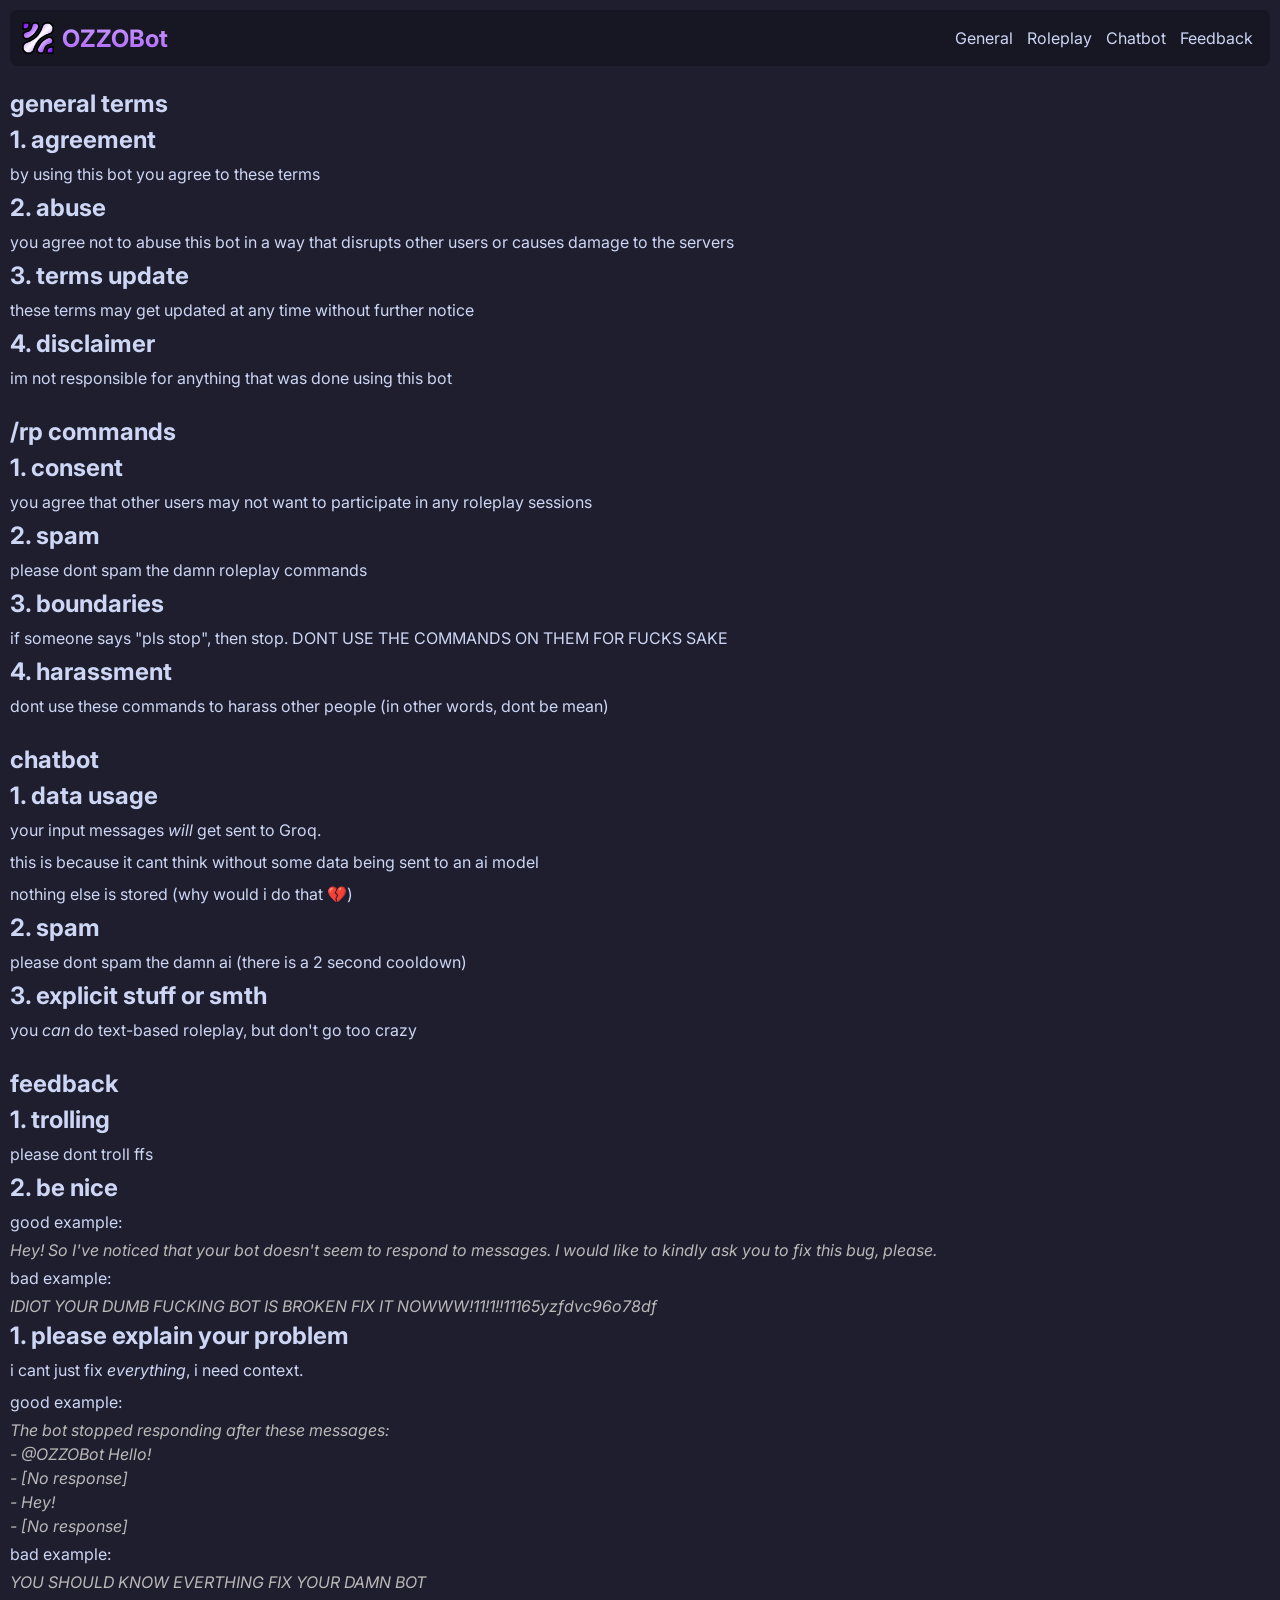
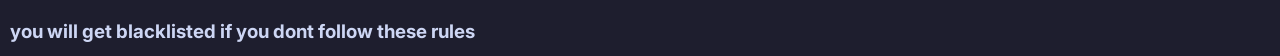
==== usage-terms.html @ f037f373 "redesign" ====
<!DOCTYPE html>
<html lang="en">
<head>
    <meta charset="UTF-8" />
    <title>Terms Of Use</title>
    <link rel="icon" href="/resources/favicon.ico" />
    <link rel="stylesheet" href="/style.css" />
</head>
    <body>
        <div class="navbar">
            <div class="logo">
                <img class="logo-icon" width="32px" src="/resources/icon.png" alt="OZZOBot Icon">
                <a href="/" class="logo-label">OZZOBot</a>
            </div>

            <nav>
                <a href="#general">General</a>
                <a href="#roleplay">Roleplay</a>
                <a href="#chatbot">Chatbot</a>
                <a href="#feedback">Feedback</a>
            </nav>
        </div>

        <section id="general">
            <div class="tos-container">
                <h1>general terms</h1>

                <h2>1. agreement</h2>
                <p>by using this bot you agree to these terms</p>

                <h2>2. abuse</h2>
                <p>you agree not to abuse this bot in a way that disrupts other users or causes damage to the servers</p>

                <h2>3. terms update</h2>
                <p>these terms may get updated at any time without further notice</p>

                <h2>4. disclaimer</h2>
                <p>im not responsible for anything that was done using this bot</p>
            </div>
        </section>

        <section id="roleplay">
            <div class="tos-container">
                <h1>/rp commands</h1>

                <h2>1. consent</h2>
                <p>you agree that other users may not want to participate in any roleplay sessions</p>

                <h2>2. spam</h2>
                <p>please dont spam the damn roleplay commands</p>

                <h2>3. boundaries</h2>
                <p>if someone says "pls stop", then stop. DONT USE THE COMMANDS ON THEM FOR FUCKS SAKE</p>

                <h2>4. harassment</h2>
                <p>dont use these commands to harass other people (in other words, dont be mean)</p>
            </div>
        </section>

        <section id="chatbot">
            <div class="tos-container">
                <h1>chatbot</h1>

                <h2>1. data usage</h2>
                <p>your input messages <i>will</i> get sent to Groq.</p>
                <p>this is because it cant think without some data being sent to an ai model</p>
                <p>nothing else is stored (why would i do that 💔)</p>

                <h2>2. spam</h2>
                <p>please dont spam the damn ai (there is a 2 second cooldown)</p>

                <h2>3. explicit stuff or smth</h2>
                <p>you <i>can</i> do text-based roleplay, but don't go too crazy</p>
            </div>
        </section>

        <section id="feedback">
            <div class="tos-container">
                <h1>feedback</h1>

                <h2>1. trolling</h2>
                <p>please dont troll ffs</p>

                <h2>2. be nice</h2>
                <p>good example:</p>
                <blockquote>
                    Hey! So I've noticed that your bot doesn't seem to respond to messages.
                    I would like to kindly ask you to fix this bug, please.
                </blockquote>
                <p>bad example:</p>
                <blockquote>
                    IDIOT YOUR DUMB FUCKING BOT IS BROKEN FIX IT NOWWW!11!1!!11165yzfdvc96o78df
                </blockquote>

                <h2>1. please explain your problem</h2>
                <p>i cant just fix <i>everything</i>, i need context.</p>
                <p>good example:</p>
                <blockquote>
                    The bot stopped responding after these messages:<br>
                    - @OZZOBot Hello!<br>
                    - [No response]<br>
                    - Hey!<br>
                    - [No response]<br>
                </blockquote>
                <p>bad example:</p>
                <blockquote>
                    YOU SHOULD KNOW EVERTHING FIX YOUR DAMN BOT
                </blockquote>

                <br>
                <h3>you will get blacklisted if you dont follow these rules</h3>
            </div>
        </section>
    </body>
</html>
---- style.css ----
@import url('https://fonts.googleapis.com/css2?family=Inter:wght@300;400;500;600;700&display=swap');

:root {
    --text: #cdd6f4;
    --text-dark: #45475a;
    --base: #1e1e2e;
    --secondary: #6c7086;
    --dark: #181825;
    --text-hover: #a6adc8;
    --primary: #2f83ff;

    --muted: rgb(187, 184, 184);
    --navbar: rgba(17, 17, 27, 0.5);

    --trans: 0.35s ease;
}

* {
    margin: 0;
    padding: 0;
    box-sizing: border-box;
}

body {
    display: flex;
    flex-direction: column;
    background-color: var(--base);
    color: var(--text);

    font-family: "Inter", system-ui, sans-serif;
}

html {
    scroll-behavior: smooth;
}

.navbar {
    position: sticky;

    padding: 12px;
    margin: 10px;

    border-radius: 8px;

    background-color: var(--navbar);

    display: flex;
    align-items: center;
    justify-content: space-between;

    backdrop-filter: blur(5px);
}

nav a {
    top: 0;
    color: var(--text);
    text-decoration: none;

    transition: var(--trans);
    display: inline-block;

    margin: 5px;
}

nav a:hover {
    transform: translateY(-2px);
    color: var(--text-hover);
}

.hero {
    display: flex;

    justify-self: center;
    justify-content: center;

    align-self: center;
    align-items: center;

    text-align: center;
    margin: 15px;
    background-color: var(--dark);
    padding: 8px;
    border-radius: 8px;

    min-width: 450px;
    min-height: 200px;
    max-height: 700px;
    animation: fadeIn ease 1s;
}

.logo {
    display: flex;
    align-items: center;
    gap: 8px;
}

.logo-label {
    font-size: 24px;
    font-weight: bold;

    background: linear-gradient(to bottom, #c596ff, #b36aff);
    -webkit-background-clip: text;
    -webkit-text-fill-color: transparent;
    background-clip: text;

    text-decoration: none;
}

.btn {
    border: none;
    margin: 4px;
    padding: 10px 15px;
    text-decoration: none;

    font-weight: bold;
    border-radius: 8px;

    display: inline-block;
    cursor: pointer;
    transition: var(--trans);
    color: var(--text);
}

.btn:hover {
    transform: scale(1.025);
    filter: brightness(1.1);
}

.btn-primary {
    background-color: var(--primary);
}

.btn-secondary {
    background-color: var(--secondary);
}

.buttons {
    display: flex;
    justify-content: center;
    gap: 12px;
}

#features .container {
    display: grid;
    grid-template-columns: repeat(3, 1fr);
    justify-content: center;

    min-width: 400px;
    max-width: calc(100% - 25%);
    justify-self: center;

    animation: fadeIn 0.5s ease;
}

.sample-vid {
    display: flex;
    max-width: 500px;
    margin: 5px;
    border-radius: 8px;
    align-self: center;
}

.feat-card {
    flex-direction: column;
    display: flex;

    padding: 8px;
    margin: 10px;

    border-radius: 8px;
    background-color: var(--dark);

    text-align: center;

    justify-content: center;

    transition: var(--trans);
}

.feat-card:hover {
    transform: scale(1.025);
}

.tos-container {
    margin: 10px;
    line-height: 1.5;
}

.tos-container p {
    line-height: 2;
}

blockquote {
    color: var(--muted);
    font-style: italic;
}

@keyframes fadeIn {
    from {
        opacity: 0;
        transform: translateY(-20px);
    }
    to {
        opacity: 1;
    }
}
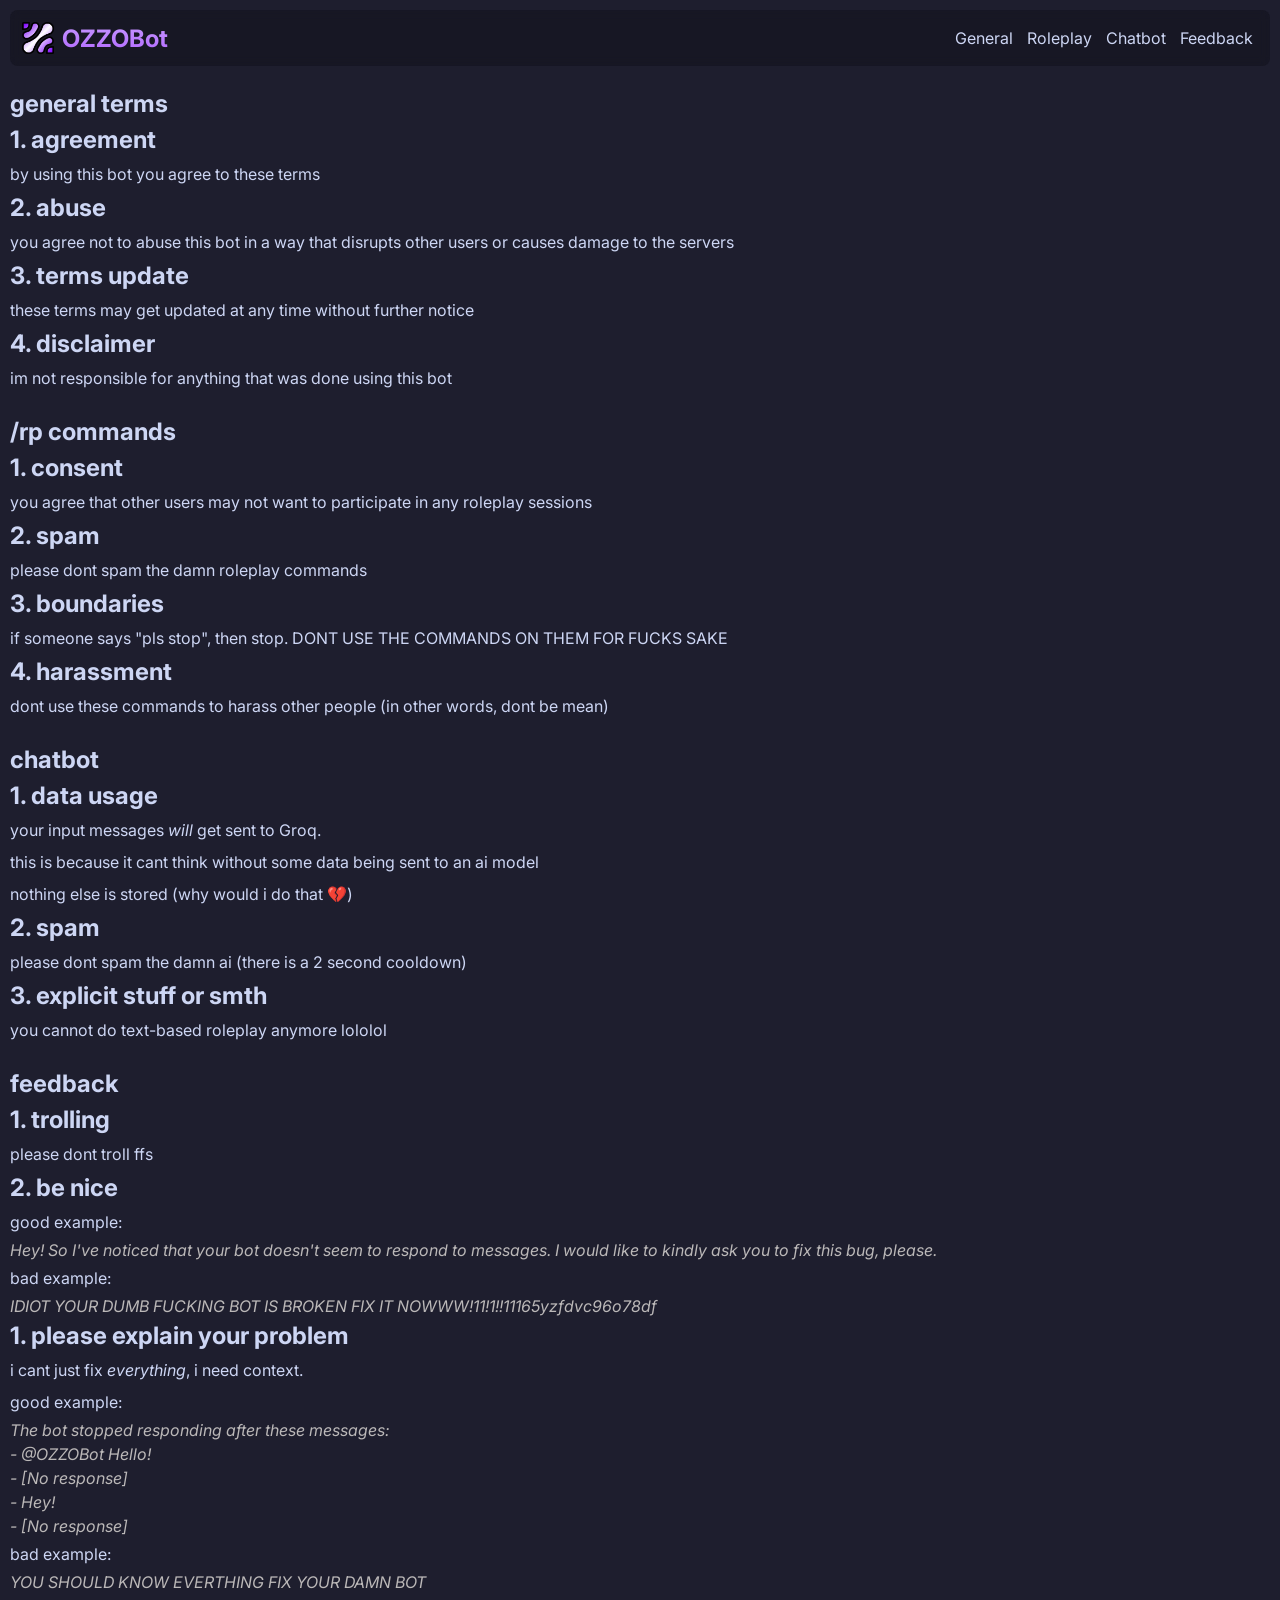
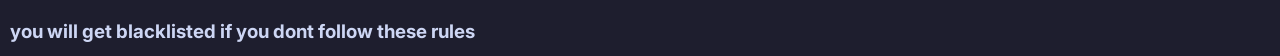
==== commit 50920364: "bruhbfsbdufsbfubsdf" ====
--- a/usage-terms.html
+++ b/usage-terms.html
@@ -70,7 +70,7 @@
                 <p>please dont spam the damn ai (there is a 2 second cooldown)</p>
 
                 <h2>3. explicit stuff or smth</h2>
-                <p>you <i>can</i> do text-based roleplay, but don't go too crazy</p>
+                <p>you cannot do text-based roleplay anymore lololol</p>
             </div>
         </section>
 
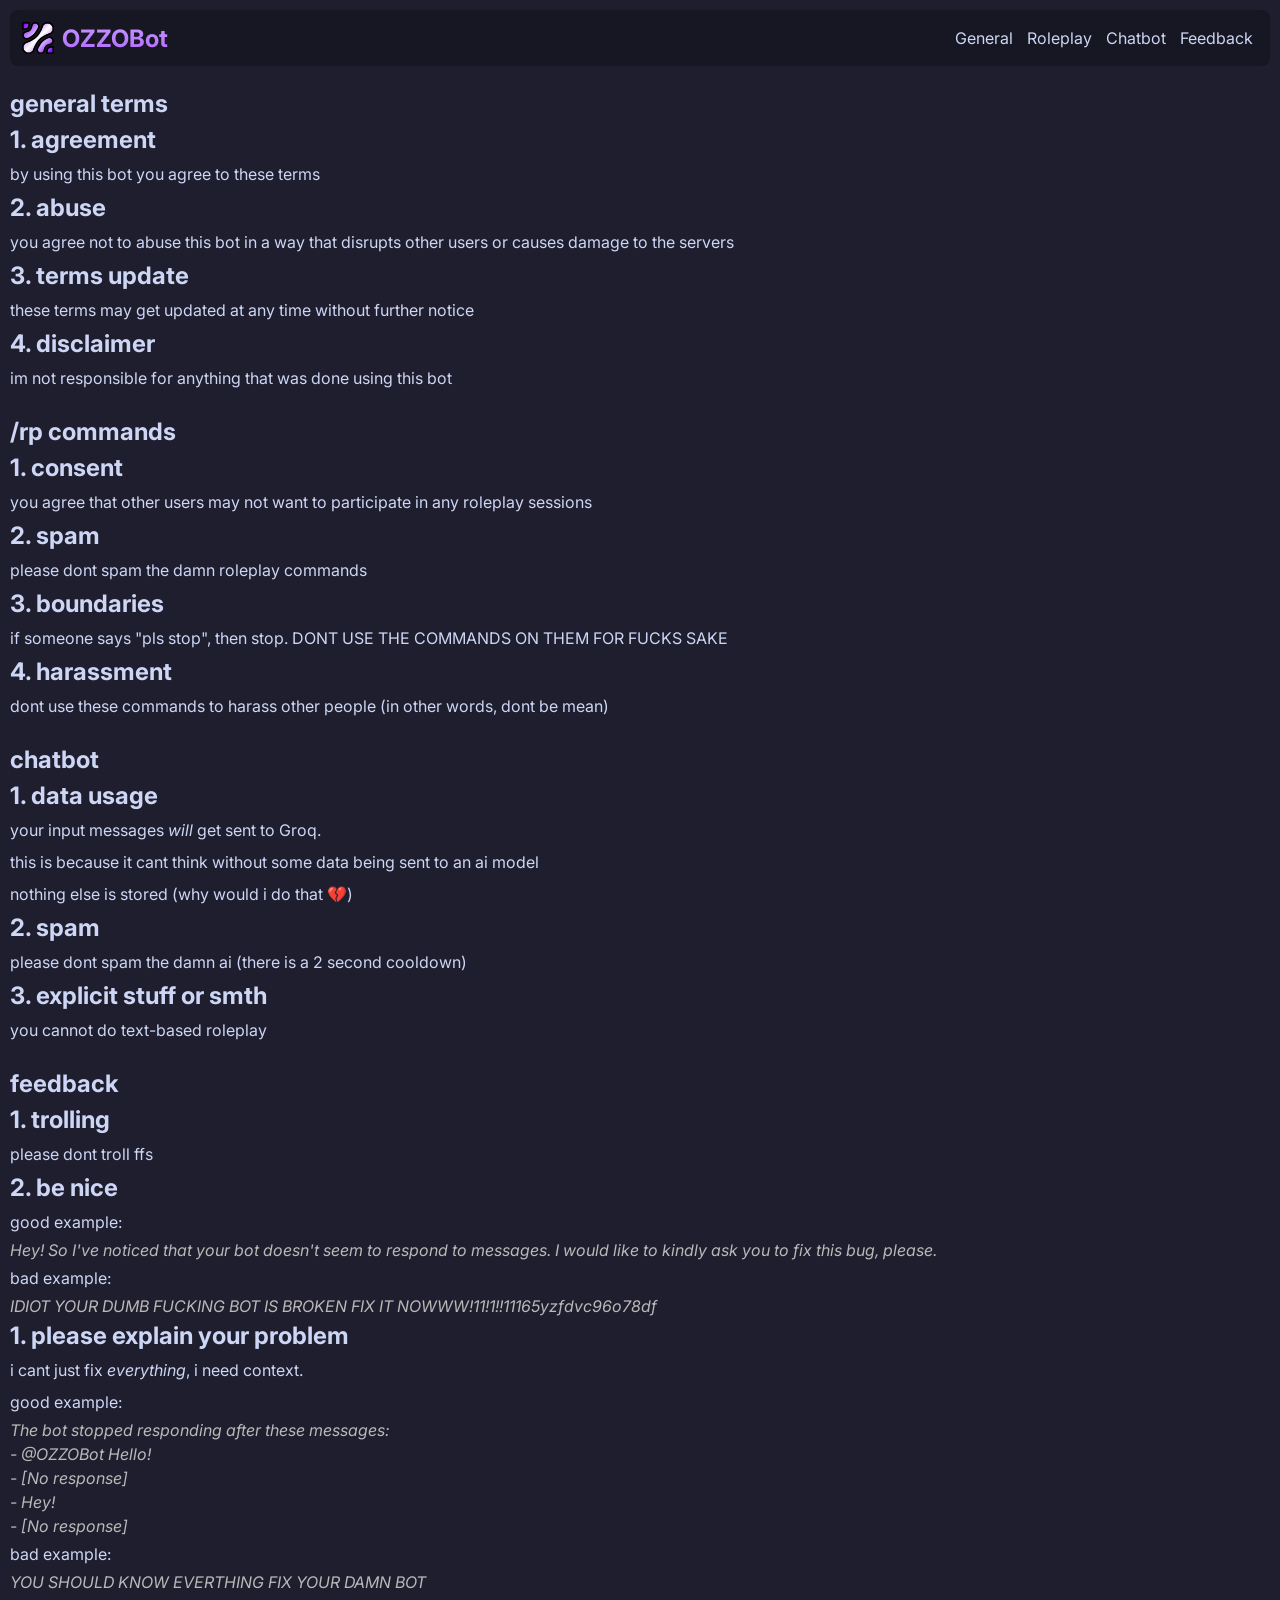
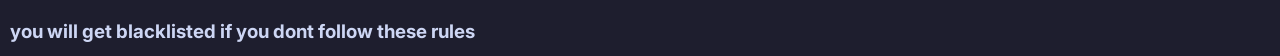
==== commit 936f9c52: "remove "anymore lolool"" ====
--- a/usage-terms.html
+++ b/usage-terms.html
@@ -70,7 +70,7 @@
                 <p>please dont spam the damn ai (there is a 2 second cooldown)</p>
 
                 <h2>3. explicit stuff or smth</h2>
-                <p>you cannot do text-based roleplay anymore lololol</p>
+                <p>you cannot do text-based roleplay</p>
             </div>
         </section>
 
